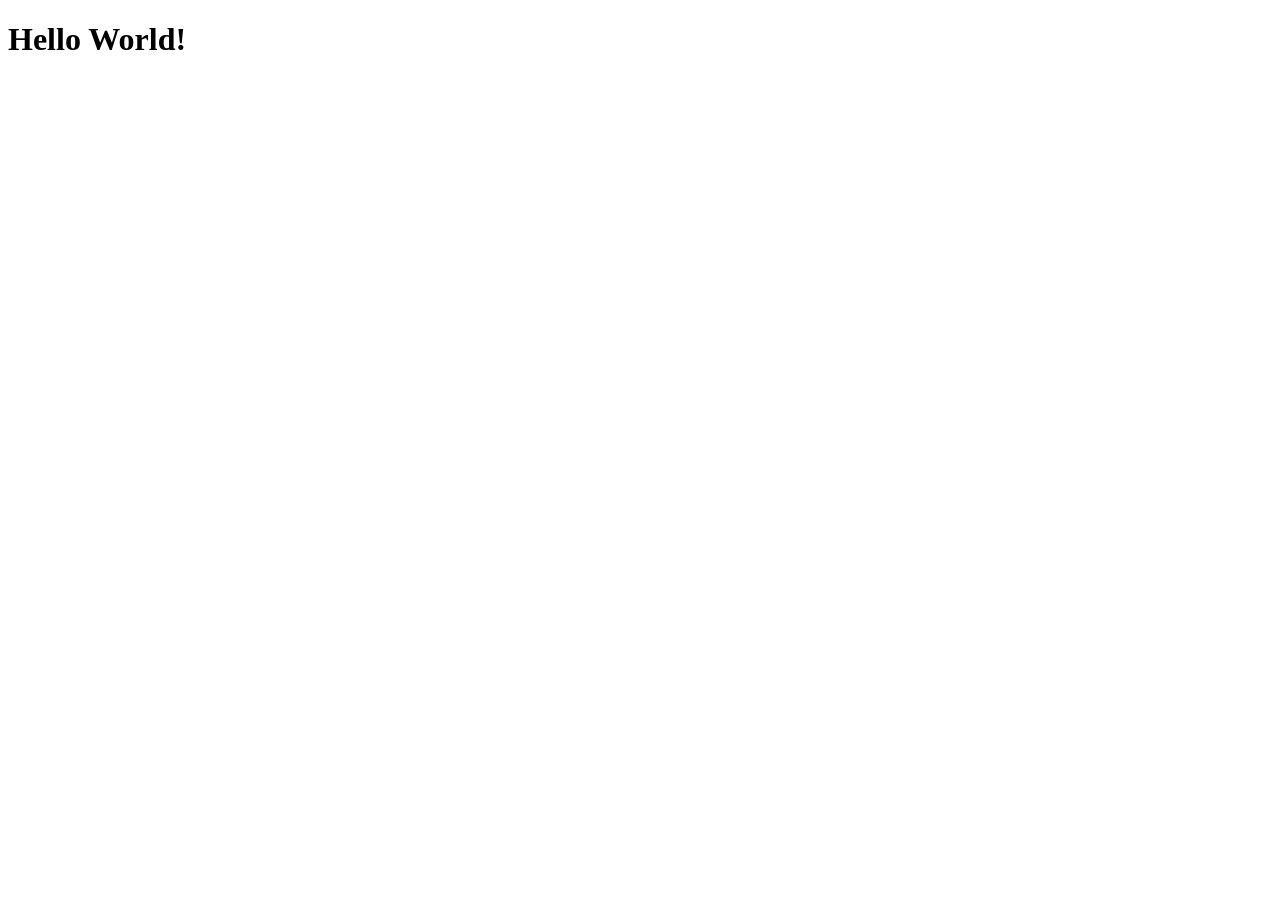
==== index.html @ 9b335916 "Initial push" ====
<!DOCTYPE html>
<html lang="en">
  <head>
    <meta charset="UTF-8">
    <meta name="viewport" content="width=device-width, initial-scale=1.0">
    <meta http-equiv="X-UA-Compatible" content="ie=edge">
    <title>HTML 5 Boilerplate</title>
    <link rel="stylesheet" href="style.css">
  </head>
  <body>
    <h1>Hello World!</h1>
    <script src="index.js"></script>
  </body>
</html>
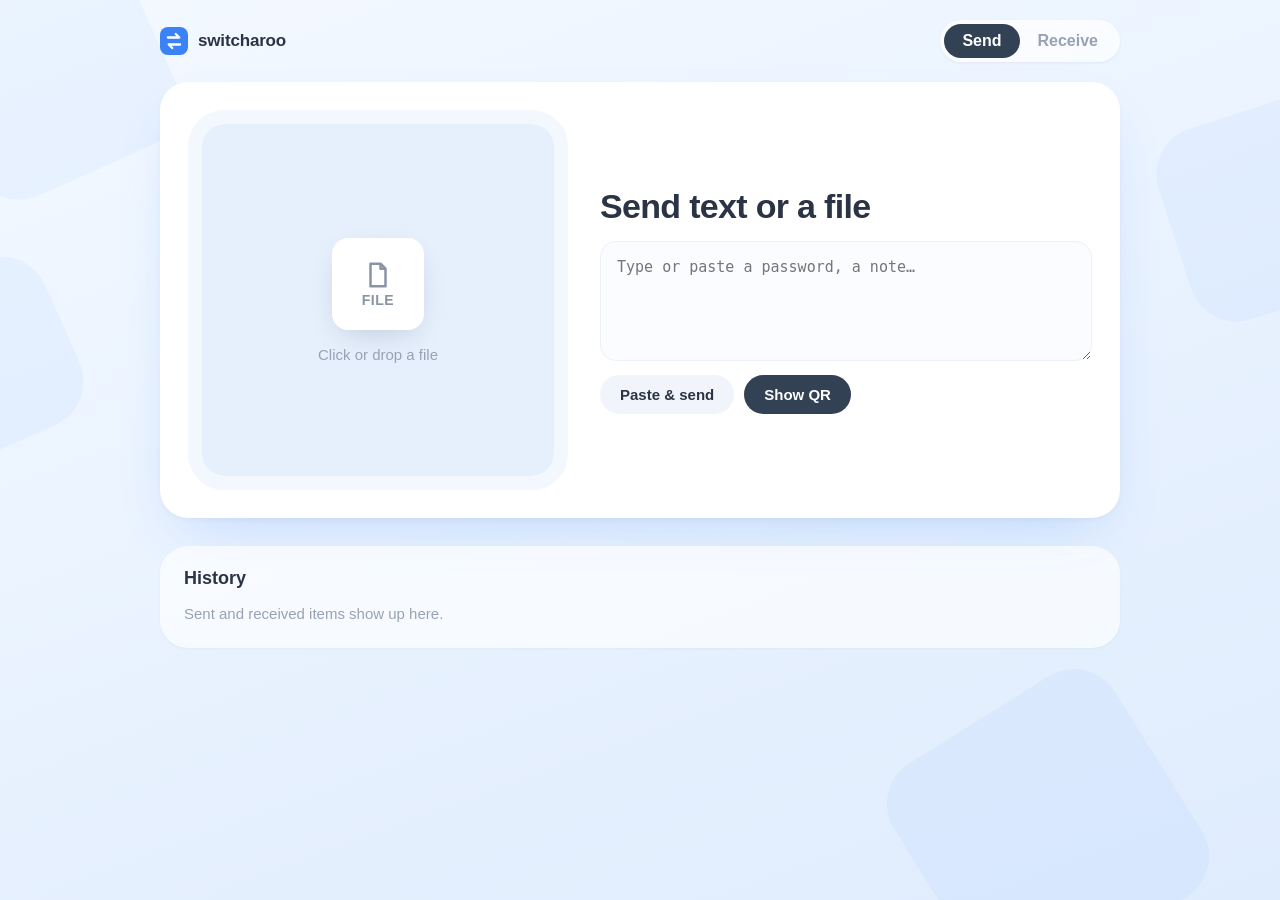
==== commit 09710b71: "ADD basic untested parts" ====
--- a/index.html
+++ b/index.html
@@ -1,14 +1,95 @@
-<!DOCTYPE html>
+<!doctype html>
 <html lang="en">
-  <head>
-    <meta charset="UTF-8">
-    <meta name="viewport" content="width=device-width, initial-scale=1.0">
-    <meta http-equiv="X-UA-Compatible" content="ie=edge">
-    <title>HTML 5 Boilerplate</title>
-    <link rel="stylesheet" href="style.css">
-  </head>
-  <body>
-    <h1>Hello World!</h1>
-    <script src="index.js"></script>
-  </body>
-</html>+<head>
+  <meta charset="utf-8">
+  <meta name="viewport" content="width=device-width, initial-scale=1, viewport-fit=cover">
+  <title>Switcharoo</title>
+  <meta name="description" content="Move passwords, notes and small files between devices with QR codes. Nothing leaves your devices.">
+  <meta name="theme-color" content="#eaf3ff">
+  <link rel="icon" href="data:image/svg+xml,%3Csvg xmlns='http://www.w3.org/2000/svg' viewBox='0 0 32 32'%3E%3Crect width='32' height='32' rx='9' fill='%233b82f6'/%3E%3Cpath d='M9 12h13l-4-4M23 20H10l4 4' fill='none' stroke='white' stroke-width='2.6' stroke-linecap='round' stroke-linejoin='round'/%3E%3C/svg%3E">
+  <link rel="stylesheet" href="css/style.css">
+  <script src="vendor/qrcode.js" defer></script>
+  <script type="module" src="js/app.js"></script>
+</head>
+<body>
+  <div class="bg" aria-hidden="true"><i></i><i></i><i></i><i></i></div>
+
+  <header class="top">
+    <div class="brand">
+      <svg viewBox="0 0 32 32" aria-hidden="true"><rect width="32" height="32" rx="9"/><path d="M9 12h13l-4-4M23 20H10l4 4"/></svg>
+      switcharoo
+    </div>
+    <nav class="tabs" role="tablist">
+      <button role="tab" data-tab="send" aria-selected="true">Send</button>
+      <button role="tab" data-tab="receive" aria-selected="false">Receive</button>
+    </nav>
+  </header>
+
+  <main>
+    <!-- Send -->
+    <section class="card" id="send">
+      <div class="tile" id="drop" tabindex="0" role="button" aria-label="Choose a file to send">
+        <div class="idle">
+          <div class="chip">
+            <svg viewBox="0 0 24 24" aria-hidden="true"><path d="M6 3h8l4 4v14H6z"/><path d="M14 3v4h4"/></svg>
+            <span>FILE</span>
+          </div>
+          <p>Click or drop a file</p>
+        </div>
+        <canvas id="qr" hidden></canvas>
+        <input type="file" id="file" hidden>
+      </div>
+
+      <div class="side">
+        <div id="compose">
+          <h1>Send text or a file</h1>
+          <textarea id="text" rows="4" placeholder="Type or paste a password, a note…" spellcheck="false" autocomplete="off" autocapitalize="off"></textarea>
+          <div class="row">
+            <button class="btn ghost" id="paste">Paste &amp; send</button>
+            <button class="btn primary" id="go">Show QR</button>
+          </div>
+        </div>
+
+        <div id="showing" hidden>
+          <h1 id="out-title"></h1>
+          <p class="muted" id="out-meta"></p>
+          <div class="row" id="rotate" hidden>
+            <span class="pill" id="out-frame"></span>
+            <button class="btn ghost small" id="speed" title="Rotation speed"></button>
+          </div>
+          <p class="muted small" id="out-hint"></p>
+          <button class="btn ghost" id="done">Done</button>
+        </div>
+      </div>
+    </section>
+
+    <!-- Receive -->
+    <section class="card" id="receive" hidden>
+      <div class="tile cam">
+        <video id="video" playsinline muted autoplay></video>
+        <div class="finder" aria-hidden="true"></div>
+        <div class="progress" hidden><i id="bar"></i></div>
+        <button class="btn primary" id="cam-start" hidden>Start camera</button>
+      </div>
+
+      <div class="side">
+        <h1>Scan a code</h1>
+        <p class="muted" id="rx-status">Point the camera at the QR on the other device.</p>
+        <button class="btn ghost" id="cam-switch" hidden>Switch camera</button>
+      </div>
+    </section>
+
+    <!-- History -->
+    <section class="history">
+      <div class="history-head">
+        <h2>History</h2>
+        <button class="link" id="clear" hidden>Clear all</button>
+      </div>
+      <ul id="list"></ul>
+      <p class="empty" id="empty">Sent and received items show up here.</p>
+    </section>
+  </main>
+
+  <div class="toast" id="toast" role="status" aria-live="polite"></div>
+</body>
+</html>
--- a/css/style.css
+++ b/css/style.css
@@ -0,0 +1,191 @@
+:root {
+  --bg: #eaf3ff;
+  --bg-2: #dfecfd;
+  --card: #fff;
+  --tile: #e6f0fd;
+  --tile-ring: #f3f8ff;
+  --ink: #2b3445;
+  --muted: #98a2b3;
+  --line: #edf1f7;
+  --accent: #3b82f6;
+  --accent-soft: #dbeafe;
+  --dark: #334155;
+  --radius: 28px;
+  --shadow: 0 24px 60px -24px rgb(59 130 246 / 0.28), 0 2px 6px rgb(15 23 42 / 0.04);
+  font-family: ui-sans-serif, -apple-system, BlinkMacSystemFont, "Inter", "Segoe UI", Roboto, sans-serif;
+  color: var(--ink);
+  -webkit-text-size-adjust: 100%;
+}
+
+* { box-sizing: border-box; }
+[hidden] { display: none !important; }
+
+html, body { margin: 0; min-height: 100%; }
+body {
+  background: linear-gradient(160deg, #f4f9ff 0%, var(--bg) 45%, var(--bg-2) 100%) fixed;
+  padding: env(safe-area-inset-top) 16px calc(32px + env(safe-area-inset-bottom));
+}
+
+/* soft floating squares, like the reference */
+.bg { position: fixed; inset: 0; pointer-events: none; z-index: -1; overflow: hidden; }
+.bg i { position: absolute; width: 220px; aspect-ratio: 1; border-radius: 48px; background: rgb(59 130 246 / 0.05); transform: rotate(-24deg); }
+.bg i:nth-child(1) { top: -40px; left: -60px; }
+.bg i:nth-child(2) { top: 30%; left: -110px; width: 180px; }
+.bg i:nth-child(3) { bottom: -60px; right: 8%; width: 260px; transform: rotate(-32deg); }
+.bg i:nth-child(4) { top: 12%; right: -90px; width: 200px; transform: rotate(-18deg); }
+
+button { font: inherit; color: inherit; cursor: pointer; }
+
+/* ---- header ---- */
+.top {
+  max-width: 960px; margin: 0 auto; padding: 20px 0;
+  display: flex; align-items: center; justify-content: space-between; gap: 12px;
+}
+.brand { display: flex; align-items: center; gap: 10px; font-weight: 650; letter-spacing: -0.01em; font-size: 17px; }
+.brand svg { width: 28px; height: 28px; }
+.brand rect { fill: var(--accent); }
+.brand path { fill: none; stroke: #fff; stroke-width: 2.6; stroke-linecap: round; stroke-linejoin: round; }
+
+.tabs { display: flex; background: rgb(255 255 255 / 0.7); padding: 4px; border-radius: 999px; box-shadow: 0 1px 3px rgb(15 23 42 / 0.06); }
+.tabs button { border: 0; background: none; padding: 8px 18px; border-radius: 999px; font-weight: 550; color: var(--muted); }
+.tabs button[aria-selected="true"] { background: var(--dark); color: #fff; }
+
+main { max-width: 960px; margin: 0 auto; display: grid; gap: 28px; }
+
+/* ---- card ---- */
+.card {
+  background: var(--card); border-radius: var(--radius); box-shadow: var(--shadow);
+  padding: 28px; display: grid; grid-template-columns: minmax(0, 380px) 1fr; gap: 32px; align-items: center;
+}
+
+.tile {
+  position: relative; aspect-ratio: 1; width: 100%;
+  border-radius: 22px; background: var(--tile); outline: 14px solid var(--tile-ring);
+  margin: 14px; width: calc(100% - 28px);
+  display: grid; place-items: center; overflow: hidden;
+}
+#drop { cursor: pointer; transition: background 0.15s; }
+#drop.over, #drop:focus-visible { background: var(--accent-soft); }
+#drop.has-qr { background: #fff; cursor: default; }
+
+.idle { display: grid; justify-items: center; gap: 16px; color: var(--muted); text-align: center; padding: 16px; }
+.idle p { margin: 0; font-size: 15px; }
+.chip {
+  width: 92px; height: 92px; border-radius: 16px; background: #fff; box-shadow: 0 10px 30px -10px rgb(15 23 42 / 0.2);
+  display: grid; place-items: center; align-content: center; gap: 2px; color: #8a94a6;
+}
+.chip svg { width: 30px; height: 30px; fill: none; stroke: currentColor; stroke-width: 2; stroke-linejoin: round; }
+.chip span { font-weight: 800; font-size: 14px; letter-spacing: 0.04em; }
+
+#qr { width: 100%; height: 100%; display: block; image-rendering: pixelated; }
+
+.side { display: grid; gap: 14px; align-content: center; min-width: 0; }
+.side > div { display: grid; gap: 14px; }
+.side > .btn, #done { justify-self: start; }
+h1 { margin: 0; font-size: clamp(24px, 3.4vw, 34px); line-height: 1.2; letter-spacing: -0.02em; font-weight: 650; overflow-wrap: anywhere; }
+h2 { margin: 0; font-size: 18px; font-weight: 650; }
+.muted { color: var(--muted); margin: 0; font-size: 17px; }
+.small { font-size: 14px; }
+
+textarea {
+  width: 100%; resize: vertical; min-height: 110px; padding: 14px 16px; border-radius: 16px;
+  border: 1.5px solid var(--line); background: #fafcff; font: 15px/1.5 ui-monospace, SFMono-Regular, Menlo, monospace; color: var(--ink);
+}
+textarea:focus { outline: none; border-color: var(--accent); background: #fff; }
+
+.row { display: flex; gap: 10px; align-items: center; flex-wrap: wrap; }
+.btn { border: 0; border-radius: 999px; padding: 11px 20px; font-weight: 600; font-size: 15px; }
+.btn.small { padding: 6px 12px; font-size: 13px; }
+.btn.primary { background: var(--dark); color: #fff; }
+.btn.ghost { background: #f1f5fb; }
+.btn:active { transform: translateY(1px); }
+.btn:disabled { opacity: 0.4; cursor: default; }
+.link { border: 0; background: none; color: var(--muted); font-size: 14px; padding: 4px; }
+.link:hover { color: var(--ink); }
+.pill { background: var(--accent-soft); color: var(--accent); font-weight: 650; font-size: 13px; padding: 6px 12px; border-radius: 999px; font-variant-numeric: tabular-nums; }
+
+/* ---- camera ---- */
+.cam { background: #0f172a; }
+.cam video { position: absolute; inset: 0; width: 100%; height: 100%; object-fit: cover; }
+.cam video.mirror { transform: scaleX(-1); }
+.finder {
+  position: absolute; inset: 18%; border-radius: 18px; pointer-events: none;
+  --c: rgb(255 255 255 / 0.9);
+  background:
+    linear-gradient(var(--c), var(--c)) top left / 28px 3px no-repeat,
+    linear-gradient(var(--c), var(--c)) top left / 3px 28px no-repeat,
+    linear-gradient(var(--c), var(--c)) top right / 28px 3px no-repeat,
+    linear-gradient(var(--c), var(--c)) top right / 3px 28px no-repeat,
+    linear-gradient(var(--c), var(--c)) bottom left / 28px 3px no-repeat,
+    linear-gradient(var(--c), var(--c)) bottom left / 3px 28px no-repeat,
+    linear-gradient(var(--c), var(--c)) bottom right / 28px 3px no-repeat,
+    linear-gradient(var(--c), var(--c)) bottom right / 3px 28px no-repeat;
+}
+.progress { position: absolute; left: 18%; right: 18%; bottom: 8%; height: 8px; border-radius: 8px; background: rgb(15 23 42 / 0.45); box-shadow: 0 0 0 2px rgb(255 255 255 / 0.6); overflow: hidden; }
+.progress i { display: block; height: 100%; width: 0; background: var(--accent); border-radius: inherit; transition: width 0.15s; }
+#cam-start { position: relative; z-index: 1; }
+
+/* ---- history ---- */
+.history { background: rgb(255 255 255 / 0.65); border-radius: var(--radius); padding: 22px 24px; box-shadow: 0 1px 3px rgb(15 23 42 / 0.04); }
+.history-head { display: flex; align-items: center; justify-content: space-between; margin-bottom: 8px; }
+#list { list-style: none; margin: 0; padding: 0; display: grid; gap: 10px; }
+.empty { color: var(--muted); margin: 8px 0 4px; font-size: 15px; }
+
+.item {
+  display: grid; grid-template-columns: auto 1fr auto; gap: 14px; align-items: center;
+  background: #fff; border-radius: 18px; padding: 12px 12px 12px 14px; box-shadow: 0 6px 20px -12px rgb(15 23 42 / 0.18);
+}
+.item.flash { animation: flash 1.6s ease-out; }
+@keyframes flash { from { box-shadow: 0 0 0 3px var(--accent); } }
+
+.badge {
+  width: 44px; height: 44px; border-radius: 50%; display: grid; place-items: center;
+  font-size: 11px; font-weight: 800; letter-spacing: 0.02em;
+}
+.c-text { background: #e0edff; color: #3b82f6; }
+.c-pdf { background: #dcfce7; color: #16a34a; }
+.c-img { background: #fde2ec; color: #e11d74; }
+.c-doc { background: #ede4ff; color: #7c3aed; }
+.c-other { background: #fef3c7; color: #b45309; }
+
+.info { min-width: 0; }
+.name {
+  display: block; width: 100%; text-align: left; border: 0; background: none; padding: 0;
+  font-weight: 600; font-size: 15px; white-space: nowrap; overflow: hidden; text-overflow: ellipsis;
+}
+.name.secret { font-family: ui-monospace, SFMono-Regular, Menlo, monospace; letter-spacing: 0.06em; }
+.meta { color: var(--muted); font-size: 13px; margin-top: 2px; white-space: nowrap; overflow: hidden; text-overflow: ellipsis; }
+.meta b { font-weight: 600; }
+.meta .in { color: #16a34a; }
+.meta .out { color: var(--accent); }
+
+.actions { display: flex; gap: 2px; }
+.icon {
+  width: 38px; height: 38px; border: 0; border-radius: 12px; background: none; color: #64748b;
+  display: grid; place-items: center;
+}
+.icon:hover { background: #f1f5fb; color: var(--ink); }
+.icon svg { width: 19px; height: 19px; fill: none; stroke: currentColor; stroke-width: 2; stroke-linecap: round; stroke-linejoin: round; }
+
+/* ---- toast ---- */
+.toast {
+  position: fixed; left: 50%; bottom: calc(24px + env(safe-area-inset-bottom)); transform: translate(-50%, 20px);
+  background: var(--dark); color: #fff; padding: 10px 18px; border-radius: 999px; font-size: 14px; font-weight: 550;
+  opacity: 0; pointer-events: none; transition: 0.2s; max-width: calc(100% - 32px); text-align: center;
+}
+.toast.show { opacity: 1; transform: translate(-50%, 0); }
+
+/* ---- mobile ---- */
+@media (max-width: 720px) {
+  .top { padding: 14px 0; }
+  .card { grid-template-columns: 1fr; padding: 18px; gap: 18px; }
+  .tile { outline-width: 10px; margin: 10px; width: calc(100% - 20px); }
+  #drop:not(.has-qr) { aspect-ratio: 2 / 1; }
+  #drop:not(.has-qr) .chip { width: 64px; height: 64px; }
+  .history { padding: 18px 14px; }
+  .item { gap: 10px; padding: 10px; }
+  .badge { width: 38px; height: 38px; font-size: 10px; }
+  .actions { gap: 0; }
+  .meta .word { display: none; }
+  .icon { width: 32px; height: 34px; }
+}
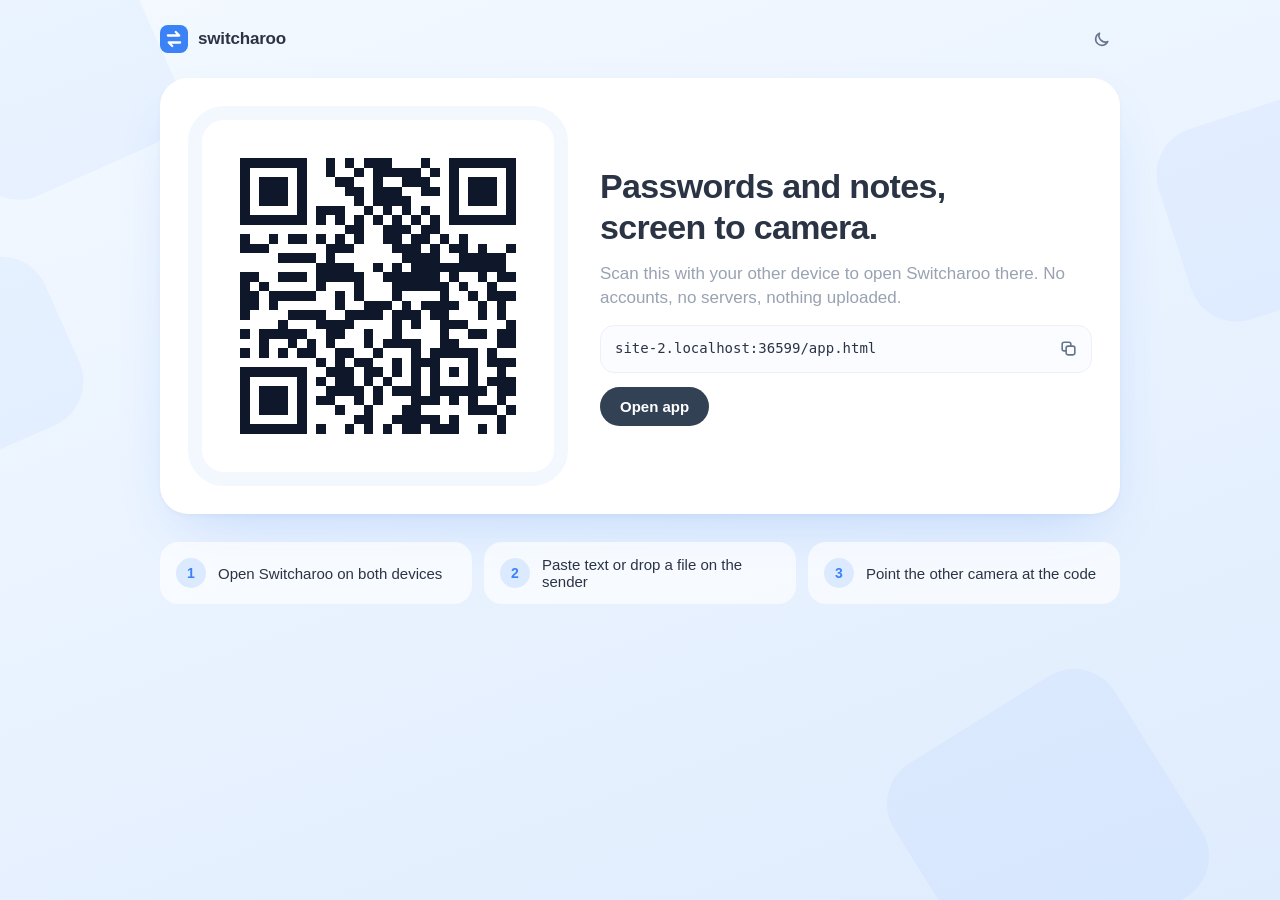
==== commit cd638ee5: "ADD darkmode, qr-code to app" ====
--- a/index.html
+++ b/index.html
@@ -8,88 +8,51 @@
   <meta name="theme-color" content="#eaf3ff">
   <link rel="icon" href="data:image/svg+xml,%3Csvg xmlns='http://www.w3.org/2000/svg' viewBox='0 0 32 32'%3E%3Crect width='32' height='32' rx='9' fill='%233b82f6'/%3E%3Cpath d='M9 12h13l-4-4M23 20H10l4 4' fill='none' stroke='white' stroke-width='2.6' stroke-linecap='round' stroke-linejoin='round'/%3E%3C/svg%3E">
   <link rel="stylesheet" href="css/style.css">
+  <script src="js/theme.js"></script>
   <script src="vendor/qrcode.js" defer></script>
-  <script type="module" src="js/app.js"></script>
+  <script type="module" src="js/landing.js"></script>
 </head>
 <body>
   <div class="bg" aria-hidden="true"><i></i><i></i><i></i><i></i></div>
 
   <header class="top">
-    <div class="brand">
+    <a class="brand" href="./">
       <svg viewBox="0 0 32 32" aria-hidden="true"><rect width="32" height="32" rx="9"/><path d="M9 12h13l-4-4M23 20H10l4 4"/></svg>
-      switcharoo
+      <span>switcharoo</span>
+    </a>
+    <div class="top-end">
+      <button class="icon theme" id="theme" aria-label="Toggle dark mode" title="Toggle dark mode">
+        <svg viewBox="0 0 24 24"><path class="moon" d="M20 14.5A8 8 0 0 1 9.5 4a8 8 0 1 0 10.5 10.5z"/><g class="sun"><circle cx="12" cy="12" r="4"/><path d="M12 2.5v2M12 19.5v2M4.6 4.6l1.4 1.4M18 18l1.4 1.4M2.5 12h2M19.5 12h2M4.6 19.4L6 18M18 6l1.4-1.4"/></g></svg>
+      </button>
     </div>
-    <nav class="tabs" role="tablist">
-      <button role="tab" data-tab="send" aria-selected="true">Send</button>
-      <button role="tab" data-tab="receive" aria-selected="false">Receive</button>
-    </nav>
   </header>
 
   <main>
-    <!-- Send -->
-    <section class="card" id="send">
-      <div class="tile" id="drop" tabindex="0" role="button" aria-label="Choose a file to send">
-        <div class="idle">
-          <div class="chip">
-            <svg viewBox="0 0 24 24" aria-hidden="true"><path d="M6 3h8l4 4v14H6z"/><path d="M14 3v4h4"/></svg>
-            <span>FILE</span>
-          </div>
-          <p>Click or drop a file</p>
-        </div>
-        <canvas id="qr" hidden></canvas>
-        <input type="file" id="file" hidden>
+    <section class="card hero">
+      <div class="tile qr-tile">
+        <canvas id="qr" aria-label="QR code that opens Switcharoo"></canvas>
       </div>
 
       <div class="side">
-        <div id="compose">
-          <h1>Send text or a file</h1>
-          <textarea id="text" rows="4" placeholder="Type or paste a password, a note…" spellcheck="false" autocomplete="off" autocapitalize="off"></textarea>
-          <div class="row">
-            <button class="btn ghost" id="paste">Paste &amp; send</button>
-            <button class="btn primary" id="go">Show QR</button>
-          </div>
+        <h1>Passwords and notes,<br>screen to camera.</h1>
+        <p class="muted">Scan this with your other device to open Switcharoo there. No accounts, no servers, nothing uploaded.</p>
+        <div class="url">
+          <a id="url" href="app.html">app.html</a>
+          <button class="icon" id="copy" aria-label="Copy link" title="Copy link">
+            <svg viewBox="0 0 24 24"><rect x="9" y="9" width="11" height="11" rx="2.5"/><path d="M15 9V6.5A2.5 2.5 0 0 0 12.5 4h-6A2.5 2.5 0 0 0 4 6.5v6A2.5 2.5 0 0 0 6.5 15H9"/></svg>
+          </button>
         </div>
-
-        <div id="showing" hidden>
-          <h1 id="out-title"></h1>
-          <p class="muted" id="out-meta"></p>
-          <div class="row" id="rotate" hidden>
-            <span class="pill" id="out-frame"></span>
-            <button class="btn ghost small" id="speed" title="Rotation speed"></button>
-          </div>
-          <p class="muted small" id="out-hint"></p>
-          <button class="btn ghost" id="done">Done</button>
+        <div class="row">
+          <a class="btn primary" id="open" href="app.html">Open app</a>
         </div>
       </div>
     </section>
 
-    <!-- Receive -->
-    <section class="card" id="receive" hidden>
-      <div class="tile cam">
-        <video id="video" playsinline muted autoplay></video>
-        <div class="finder" aria-hidden="true"></div>
-        <div class="progress" hidden><i id="bar"></i></div>
-        <button class="btn primary" id="cam-start" hidden>Start camera</button>
-      </div>
-
-      <div class="side">
-        <h1>Scan a code</h1>
-        <p class="muted" id="rx-status">Point the camera at the QR on the other device.</p>
-        <button class="btn ghost" id="cam-switch" hidden>Switch camera</button>
-      </div>
-    </section>
-
-    <!-- History -->
-    <section class="history">
-      <div class="history-head">
-        <h2>History</h2>
-        <button class="link" id="clear" hidden>Clear all</button>
-      </div>
-      <ul id="list"></ul>
-      <p class="empty" id="empty">Sent and received items show up here.</p>
-    </section>
+    <ol class="steps">
+      <li><b>1</b>Open Switcharoo on both devices</li>
+      <li><b>2</b>Paste text or drop a file on the sender</li>
+      <li><b>3</b>Point the other camera at the code</li>
+    </ol>
   </main>
-
-  <div class="toast" id="toast" role="status" aria-live="polite"></div>
 </body>
 </html>
--- a/css/style.css
+++ b/css/style.css
@@ -1,17 +1,72 @@
+/* ---- tokens: light (default) and dark (set by js/theme.js) ---- */
 :root {
+  color-scheme: light;
+  --bg-a: #f4f9ff;
   --bg: #eaf3ff;
   --bg-2: #dfecfd;
+  --square: rgb(59 130 246 / 0.05);
   --card: #fff;
+  --surface: rgb(255 255 255 / 0.65);
+  --item: #fff;
   --tile: #e6f0fd;
   --tile-ring: #f3f8ff;
+  --chip: #fff;
+  --chip-ink: #8a94a6;
   --ink: #2b3445;
   --muted: #98a2b3;
   --line: #edf1f7;
+  --field: #fafcff;
+  --ghost: #f1f5fb;
+  --icon: #64748b;
+  --strong: #334155;
+  --strong-ink: #fff;
   --accent: #3b82f6;
   --accent-soft: #dbeafe;
-  --dark: #334155;
+  --ok: #16a34a;
+  --shadow: 0 24px 60px -24px rgb(59 130 246 / 0.28), 0 2px 6px rgb(15 23 42 / 0.04);
+  --shadow-item: 0 6px 20px -12px rgb(15 23 42 / 0.18);
+  --b-text: #e0edff; --b-text-ink: #3b82f6;
+  --b-pdf: #dcfce7;  --b-pdf-ink: #16a34a;
+  --b-img: #fde2ec;  --b-img-ink: #e11d74;
+  --b-doc: #ede4ff;  --b-doc-ink: #7c3aed;
+  --b-other: #fef3c7; --b-other-ink: #b45309;
   --radius: 28px;
-  --shadow: 0 24px 60px -24px rgb(59 130 246 / 0.28), 0 2px 6px rgb(15 23 42 / 0.04);
+}
+
+:root[data-theme="dark"] {
+  color-scheme: dark;
+  --bg-a: #0a101d;
+  --bg: #0d1424;
+  --bg-2: #111a2e;
+  --square: rgb(96 165 250 / 0.045);
+  --card: #151d2f;
+  --surface: rgb(21 29 47 / 0.6);
+  --item: #1b2438;
+  --tile: #1c263c;
+  --tile-ring: #182135;
+  --chip: #263149;
+  --chip-ink: #94a3b8;
+  --ink: #e2e8f0;
+  --muted: #7d8ba3;
+  --line: #273249;
+  --field: #111a2b;
+  --ghost: #222c42;
+  --icon: #94a3b8;
+  --strong: #e2e8f0;
+  --strong-ink: #0f172a;
+  --accent: #60a5fa;
+  --accent-soft: rgb(96 165 250 / 0.16);
+  --ok: #4ade80;
+  --shadow: 0 24px 60px -24px rgb(0 0 0 / 0.6), 0 0 0 1px rgb(255 255 255 / 0.04);
+  --shadow-item: 0 0 0 1px rgb(255 255 255 / 0.04);
+  --b-text: rgb(96 165 250 / 0.16);  --b-text-ink: #60a5fa;
+  --b-pdf: rgb(74 222 128 / 0.14);   --b-pdf-ink: #4ade80;
+  --b-img: rgb(244 114 182 / 0.15);  --b-img-ink: #f472b6;
+  --b-doc: rgb(167 139 250 / 0.16);  --b-doc-ink: #a78bfa;
+  --b-other: rgb(251 191 36 / 0.14); --b-other-ink: #fbbf24;
+}
+
+:root {
   font-family: ui-sans-serif, -apple-system, BlinkMacSystemFont, "Inter", "Segoe UI", Roboto, sans-serif;
   color: var(--ink);
   -webkit-text-size-adjust: 100%;
@@ -22,33 +77,42 @@
 
 html, body { margin: 0; min-height: 100%; }
 body {
-  background: linear-gradient(160deg, #f4f9ff 0%, var(--bg) 45%, var(--bg-2) 100%) fixed;
+  background: linear-gradient(160deg, var(--bg-a) 0%, var(--bg) 45%, var(--bg-2) 100%) fixed;
+  background-color: var(--bg);
+  color: var(--ink);
   padding: env(safe-area-inset-top) 16px calc(32px + env(safe-area-inset-bottom));
 }
 
 /* soft floating squares, like the reference */
 .bg { position: fixed; inset: 0; pointer-events: none; z-index: -1; overflow: hidden; }
-.bg i { position: absolute; width: 220px; aspect-ratio: 1; border-radius: 48px; background: rgb(59 130 246 / 0.05); transform: rotate(-24deg); }
+.bg i { position: absolute; width: 220px; aspect-ratio: 1; border-radius: 48px; background: var(--square); transform: rotate(-24deg); }
 .bg i:nth-child(1) { top: -40px; left: -60px; }
 .bg i:nth-child(2) { top: 30%; left: -110px; width: 180px; }
 .bg i:nth-child(3) { bottom: -60px; right: 8%; width: 260px; transform: rotate(-32deg); }
 .bg i:nth-child(4) { top: 12%; right: -90px; width: 200px; transform: rotate(-18deg); }
 
 button { font: inherit; color: inherit; cursor: pointer; }
+a { color: inherit; }
 
 /* ---- header ---- */
 .top {
   max-width: 960px; margin: 0 auto; padding: 20px 0;
   display: flex; align-items: center; justify-content: space-between; gap: 12px;
 }
-.brand { display: flex; align-items: center; gap: 10px; font-weight: 650; letter-spacing: -0.01em; font-size: 17px; }
-.brand svg { width: 28px; height: 28px; }
-.brand rect { fill: var(--accent); }
+.brand { display: flex; align-items: center; gap: 10px; font-weight: 650; letter-spacing: -0.01em; font-size: 17px; text-decoration: none; }
+.brand svg { width: 28px; height: 28px; flex: none; }
+.brand rect { fill: #3b82f6; }
 .brand path { fill: none; stroke: #fff; stroke-width: 2.6; stroke-linecap: round; stroke-linejoin: round; }
-
-.tabs { display: flex; background: rgb(255 255 255 / 0.7); padding: 4px; border-radius: 999px; box-shadow: 0 1px 3px rgb(15 23 42 / 0.06); }
+.top-end { display: flex; align-items: center; gap: 6px; }
+
+.tabs { display: flex; background: var(--surface); padding: 4px; border-radius: 999px; box-shadow: 0 1px 3px rgb(15 23 42 / 0.06); }
 .tabs button { border: 0; background: none; padding: 8px 18px; border-radius: 999px; font-weight: 550; color: var(--muted); }
-.tabs button[aria-selected="true"] { background: var(--dark); color: #fff; }
+.tabs button[aria-selected="true"] { background: var(--strong); color: var(--strong-ink); }
+
+.theme { border-radius: 50%; }
+.theme .sun { display: none; }
+[data-theme="dark"] .theme .sun { display: inline; }
+[data-theme="dark"] .theme .moon { display: none; }
 
 main { max-width: 960px; margin: 0 auto; display: grid; gap: 28px; }
 
@@ -64,15 +128,15 @@
   margin: 14px; width: calc(100% - 28px);
   display: grid; place-items: center; overflow: hidden;
 }
-#drop { cursor: pointer; transition: background 0.15s; }
+#drop { cursor: pointer; }
 #drop.over, #drop:focus-visible { background: var(--accent-soft); }
-#drop.has-qr { background: #fff; cursor: default; }
+#drop.has-qr, .qr-tile { background: #fff; cursor: default; } /* QR always dark-on-white */
 
 .idle { display: grid; justify-items: center; gap: 16px; color: var(--muted); text-align: center; padding: 16px; }
 .idle p { margin: 0; font-size: 15px; }
 .chip {
-  width: 92px; height: 92px; border-radius: 16px; background: #fff; box-shadow: 0 10px 30px -10px rgb(15 23 42 / 0.2);
-  display: grid; place-items: center; align-content: center; gap: 2px; color: #8a94a6;
+  width: 92px; height: 92px; border-radius: 16px; background: var(--chip); box-shadow: 0 10px 30px -10px rgb(15 23 42 / 0.2);
+  display: grid; place-items: center; align-content: center; gap: 2px; color: var(--chip-ink);
 }
 .chip svg { width: 30px; height: 30px; fill: none; stroke: currentColor; stroke-width: 2; stroke-linejoin: round; }
 .chip span { font-weight: 800; font-size: 14px; letter-spacing: 0.04em; }
@@ -80,24 +144,25 @@
 #qr { width: 100%; height: 100%; display: block; image-rendering: pixelated; }
 
 .side { display: grid; gap: 14px; align-content: center; min-width: 0; }
-.side > div { display: grid; gap: 14px; }
+.side > div:not(.row):not(.url) { display: grid; gap: 14px; }
 .side > .btn, #done { justify-self: start; }
 h1 { margin: 0; font-size: clamp(24px, 3.4vw, 34px); line-height: 1.2; letter-spacing: -0.02em; font-weight: 650; overflow-wrap: anywhere; }
 h2 { margin: 0; font-size: 18px; font-weight: 650; }
-.muted { color: var(--muted); margin: 0; font-size: 17px; }
+.muted { color: var(--muted); margin: 0; font-size: 17px; line-height: 1.45; }
 .small { font-size: 14px; }
 
 textarea {
   width: 100%; resize: vertical; min-height: 110px; padding: 14px 16px; border-radius: 16px;
-  border: 1.5px solid var(--line); background: #fafcff; font: 15px/1.5 ui-monospace, SFMono-Regular, Menlo, monospace; color: var(--ink);
-}
-textarea:focus { outline: none; border-color: var(--accent); background: #fff; }
+  border: 1.5px solid var(--line); background: var(--field); font: 15px/1.5 ui-monospace, SFMono-Regular, Menlo, monospace; color: var(--ink);
+}
+textarea::placeholder { color: var(--muted); }
+textarea:focus { outline: none; border-color: var(--accent); }
 
 .row { display: flex; gap: 10px; align-items: center; flex-wrap: wrap; }
-.btn { border: 0; border-radius: 999px; padding: 11px 20px; font-weight: 600; font-size: 15px; }
+.btn { border: 0; border-radius: 999px; padding: 11px 20px; font-weight: 600; font-size: 15px; text-decoration: none; display: inline-block; }
 .btn.small { padding: 6px 12px; font-size: 13px; }
-.btn.primary { background: var(--dark); color: #fff; }
-.btn.ghost { background: #f1f5fb; }
+.btn.primary { background: var(--strong); color: var(--strong-ink); }
+.btn.ghost { background: var(--ghost); }
 .btn:active { transform: translateY(1px); }
 .btn:disabled { opacity: 0.4; cursor: default; }
 .link { border: 0; background: none; color: var(--muted); font-size: 14px; padding: 4px; }
@@ -122,18 +187,18 @@
     linear-gradient(var(--c), var(--c)) bottom right / 3px 28px no-repeat;
 }
 .progress { position: absolute; left: 18%; right: 18%; bottom: 8%; height: 8px; border-radius: 8px; background: rgb(15 23 42 / 0.45); box-shadow: 0 0 0 2px rgb(255 255 255 / 0.6); overflow: hidden; }
-.progress i { display: block; height: 100%; width: 0; background: var(--accent); border-radius: inherit; transition: width 0.15s; }
+.progress i { display: block; height: 100%; width: 0; background: #3b82f6; border-radius: inherit; transition: width 0.15s; }
 #cam-start { position: relative; z-index: 1; }
 
 /* ---- history ---- */
-.history { background: rgb(255 255 255 / 0.65); border-radius: var(--radius); padding: 22px 24px; box-shadow: 0 1px 3px rgb(15 23 42 / 0.04); }
+.history { background: var(--surface); border-radius: var(--radius); padding: 22px 24px; box-shadow: 0 1px 3px rgb(15 23 42 / 0.04); }
 .history-head { display: flex; align-items: center; justify-content: space-between; margin-bottom: 8px; }
 #list { list-style: none; margin: 0; padding: 0; display: grid; gap: 10px; }
 .empty { color: var(--muted); margin: 8px 0 4px; font-size: 15px; }
 
 .item {
   display: grid; grid-template-columns: auto 1fr auto; gap: 14px; align-items: center;
-  background: #fff; border-radius: 18px; padding: 12px 12px 12px 14px; box-shadow: 0 6px 20px -12px rgb(15 23 42 / 0.18);
+  background: var(--item); border-radius: 18px; padding: 12px 12px 12px 14px; box-shadow: var(--shadow-item);
 }
 .item.flash { animation: flash 1.6s ease-out; }
 @keyframes flash { from { box-shadow: 0 0 0 3px var(--accent); } }
@@ -142,11 +207,11 @@
   width: 44px; height: 44px; border-radius: 50%; display: grid; place-items: center;
   font-size: 11px; font-weight: 800; letter-spacing: 0.02em;
 }
-.c-text { background: #e0edff; color: #3b82f6; }
-.c-pdf { background: #dcfce7; color: #16a34a; }
-.c-img { background: #fde2ec; color: #e11d74; }
-.c-doc { background: #ede4ff; color: #7c3aed; }
-.c-other { background: #fef3c7; color: #b45309; }
+.c-text { background: var(--b-text); color: var(--b-text-ink); }
+.c-pdf { background: var(--b-pdf); color: var(--b-pdf-ink); }
+.c-img { background: var(--b-img); color: var(--b-img-ink); }
+.c-doc { background: var(--b-doc); color: var(--b-doc-ink); }
+.c-other { background: var(--b-other); color: var(--b-other-ink); }
 
 .info { min-width: 0; }
 .name {
@@ -156,21 +221,50 @@
 .name.secret { font-family: ui-monospace, SFMono-Regular, Menlo, monospace; letter-spacing: 0.06em; }
 .meta { color: var(--muted); font-size: 13px; margin-top: 2px; white-space: nowrap; overflow: hidden; text-overflow: ellipsis; }
 .meta b { font-weight: 600; }
-.meta .in { color: #16a34a; }
+.meta .in { color: var(--ok); }
 .meta .out { color: var(--accent); }
 
 .actions { display: flex; gap: 2px; }
 .icon {
-  width: 38px; height: 38px; border: 0; border-radius: 12px; background: none; color: #64748b;
-  display: grid; place-items: center;
-}
-.icon:hover { background: #f1f5fb; color: var(--ink); }
+  width: 38px; height: 38px; border: 0; border-radius: 12px; background: none; color: var(--icon);
+  display: grid; place-items: center; flex: none;
+}
+.icon:hover { background: var(--ghost); color: var(--ink); }
+.icon.done { color: var(--ok); }
 .icon svg { width: 19px; height: 19px; fill: none; stroke: currentColor; stroke-width: 2; stroke-linecap: round; stroke-linejoin: round; }
+
+.foot { text-align: center; font-size: 14px; }
+.foot a { color: var(--muted); text-decoration: none; }
+.foot a:hover { color: var(--ink); }
+
+/* ---- landing ---- */
+.url {
+  display: flex; align-items: center; gap: 4px; min-width: 0;
+  background: var(--field); border: 1.5px solid var(--line); border-radius: 14px; padding: 4px 4px 4px 14px;
+}
+.url a {
+  flex: 1; min-width: 0; font: 14px/1.4 ui-monospace, SFMono-Regular, Menlo, monospace; color: var(--ink);
+  text-decoration: none; white-space: nowrap; overflow: hidden; text-overflow: ellipsis;
+}
+.url a:hover { color: var(--accent); }
+
+.steps {
+  list-style: none; margin: 0; padding: 0;
+  display: grid; grid-template-columns: repeat(3, 1fr); gap: 12px;
+}
+.steps li {
+  display: flex; align-items: center; gap: 12px; background: var(--surface); border-radius: 18px;
+  padding: 14px 16px; font-size: 15px; color: var(--ink);
+}
+.steps b {
+  flex: none; width: 30px; height: 30px; border-radius: 50%; display: grid; place-items: center;
+  background: var(--accent-soft); color: var(--accent); font-size: 14px;
+}
 
 /* ---- toast ---- */
 .toast {
   position: fixed; left: 50%; bottom: calc(24px + env(safe-area-inset-bottom)); transform: translate(-50%, 20px);
-  background: var(--dark); color: #fff; padding: 10px 18px; border-radius: 999px; font-size: 14px; font-weight: 550;
+  background: var(--strong); color: var(--strong-ink); padding: 10px 18px; border-radius: 999px; font-size: 14px; font-weight: 550;
   opacity: 0; pointer-events: none; transition: 0.2s; max-width: calc(100% - 32px); text-align: center;
 }
 .toast.show { opacity: 1; transform: translate(-50%, 0); }
@@ -186,6 +280,13 @@
   .item { gap: 10px; padding: 10px; }
   .badge { width: 38px; height: 38px; font-size: 10px; }
   .actions { gap: 0; }
+  .icon { width: 32px; height: 34px; }
   .meta .word { display: none; }
-  .icon { width: 32px; height: 34px; }
-}
+  .tabs button { padding: 8px 14px; }
+  .hero .side { order: -1; }
+  .qr-tile { max-width: 240px; justify-self: center; }
+  .steps { grid-template-columns: 1fr; }
+}
+@media (max-width: 400px) {
+  .brand span { display: none; }
+}
